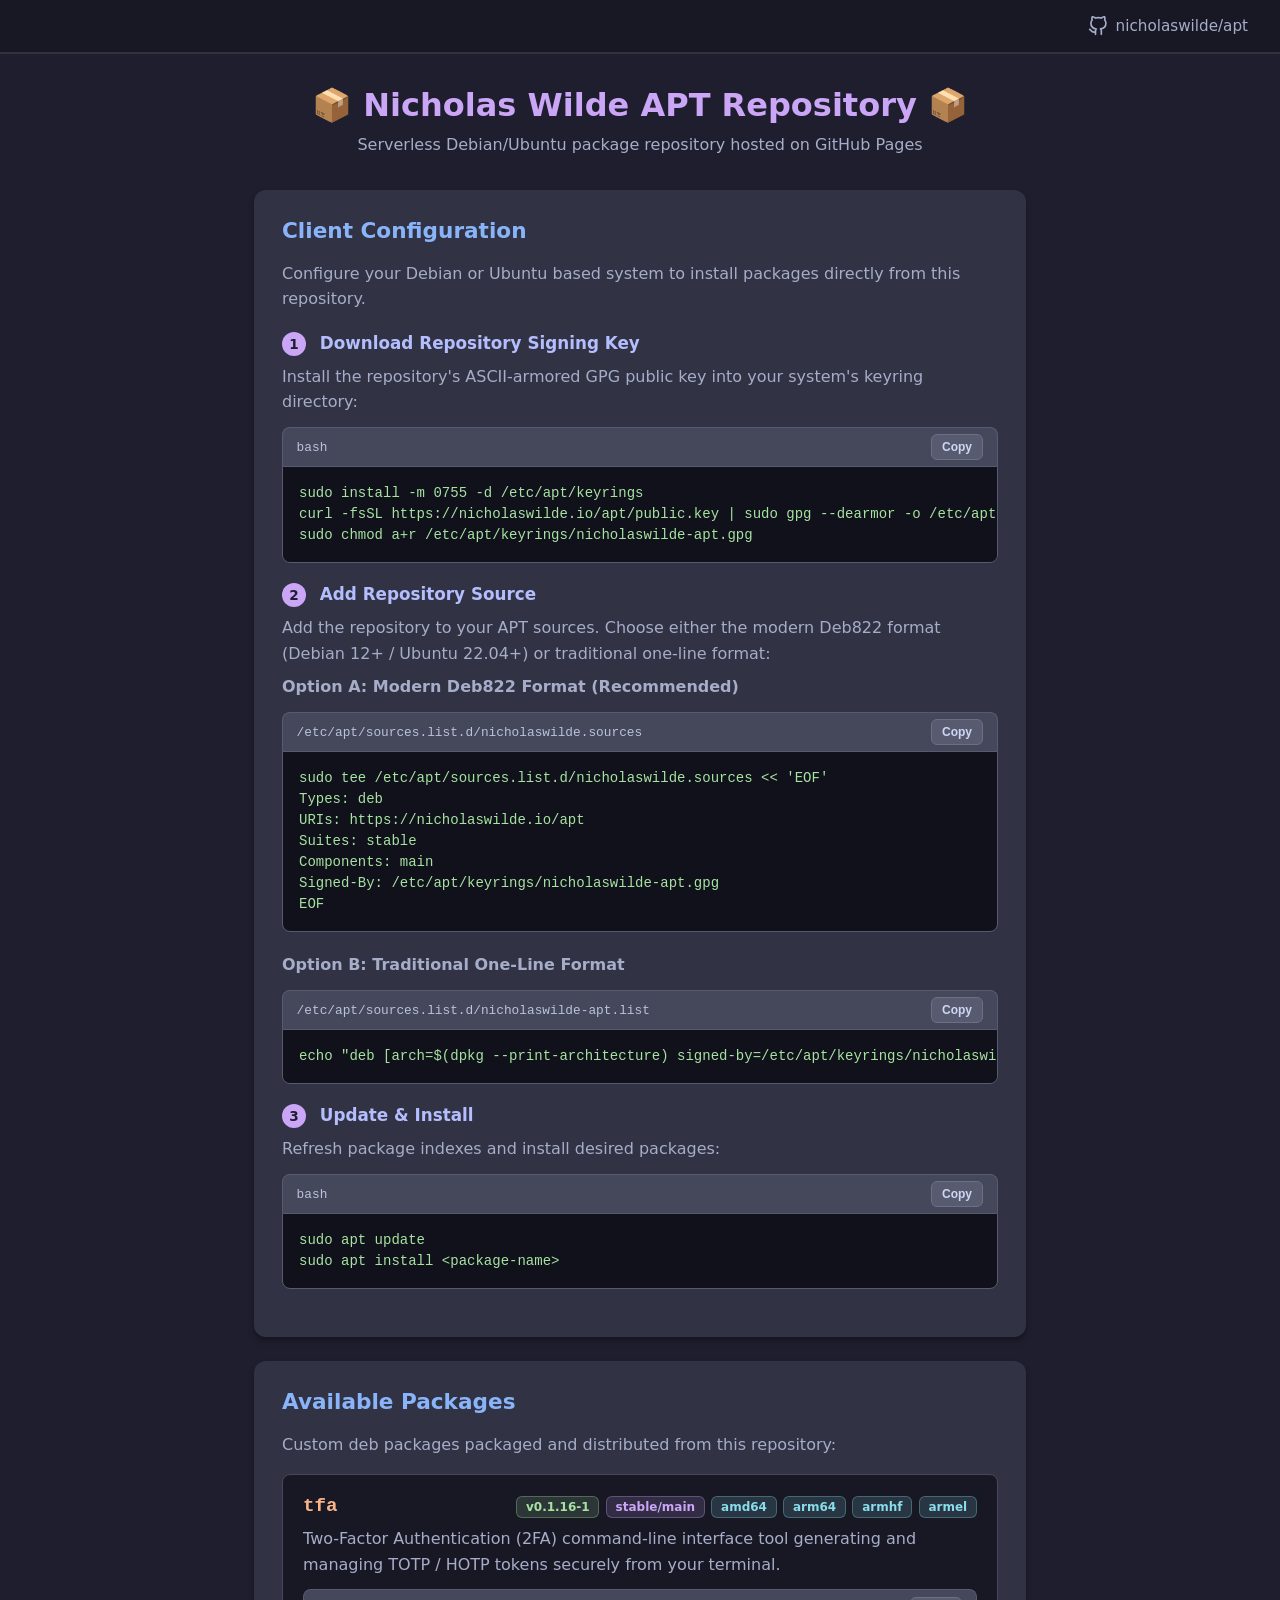
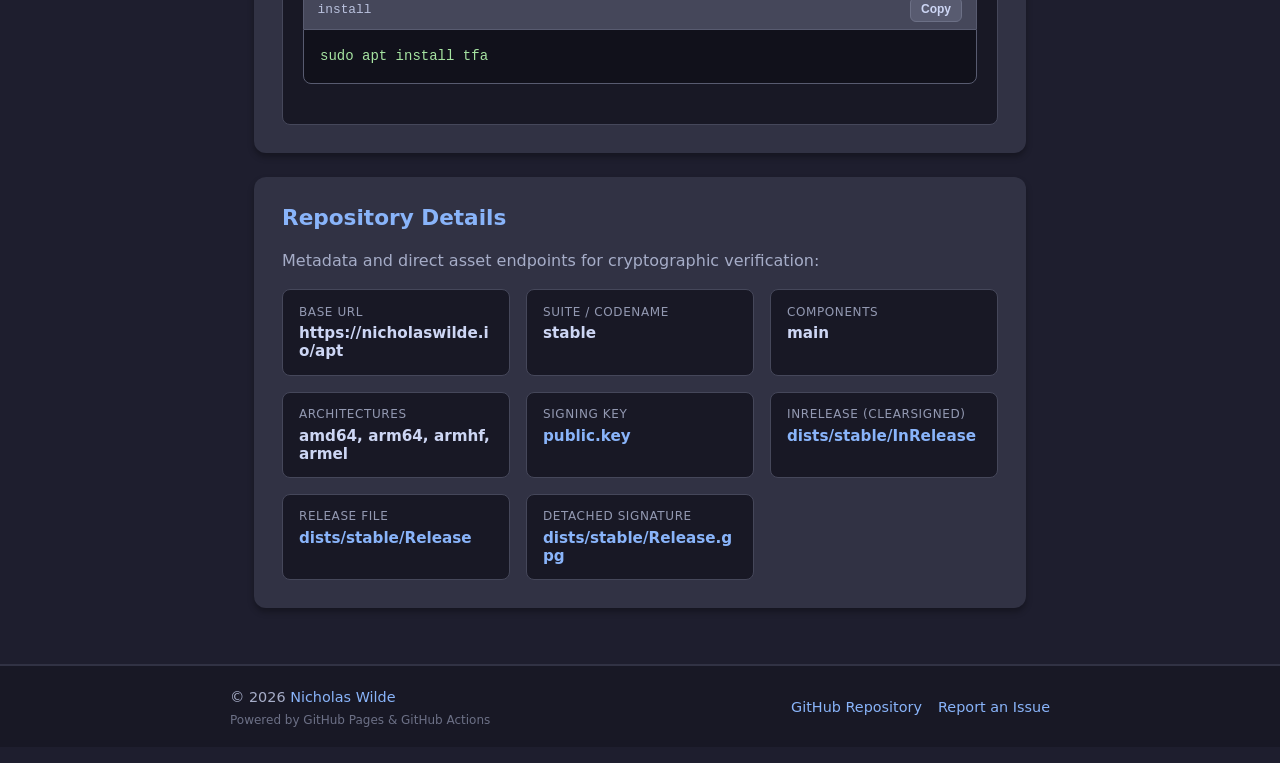
==== index.html @ b31b8772 "feat(web): add Catppuccin Mocha landing page Model landing page after esp32-web-flasher with Catppuc" ====
<!doctype html>
<html lang="en">
  <head>
    <meta charset="UTF-8" />
    <meta name="viewport" content="width=device-width, initial-scale=1.0" />
    <meta
      name="description"
      content="Serverless APT repository for custom Debian and Ubuntu packages, hosted by Nicholas Wilde via GitHub Pages."
    />
    <title>Nicholas Wilde APT Repository</title>
    <link rel="icon" type="image/svg+xml" href="favicon.svg" />
    <link rel="stylesheet" href="css/style.css" />
  </head>
  <body>
    <header>
      <a
        id="repo-link"
        class="header-link"
        href="https://github.com/nicholaswilde/apt"
        target="_blank"
        rel="noopener noreferrer"
        title="View source repository on GitHub"
      >
        <svg
          xmlns="http://www.w3.org/2000/svg"
          width="20"
          height="20"
          viewBox="0 0 24 24"
          fill="none"
          stroke="currentColor"
          stroke-width="2"
          stroke-linecap="round"
          stroke-linejoin="round"
          class="feather feather-github"
        >
          <path
            d="M9 19c-5 1.5-5-2.5-7-3m14 6v-3.87a3.37 3.37 0 0 0-.94-2.61c3.14-.35 6.44-1.54 6.44-7A5.44 5.44 0 0 0 20 4.77 5.07 5.07 0 0 0 19.91 1S18.73.65 16 2.48a13.38 13.38 0 0 0-7 0C6.27.65 5.09 1 5.09 1A5.07 5.07 0 0 0 5 4.77a5.44 5.44 0 0 0-1.5 3.78c0 5.42 3.3 6.61 6.44 7A3.37 3.37 0 0 0 9 18.13V22"
          ></path>
        </svg>
        <span>nicholaswilde/apt</span>
      </a>
    </header>

    <main>
      <div class="page-titles">
        <h1>📦 Nicholas Wilde APT Repository 📦</h1>
        <p>Serverless Debian/Ubuntu package repository hosted on GitHub Pages</p>
      </div>

      <section class="card">
        <h2>Client Configuration</h2>
        <p>
          Configure your Debian or Ubuntu based system to install packages directly from this repository.
        </p>

        <h3><span class="step-number">1</span> Download Repository Signing Key</h3>
        <p>Install the repository's ASCII-armored GPG public key into your system's keyring directory:</p>
        <div class="code-container">
          <div class="code-header">
            <span>bash</span>
            <button class="copy-btn" data-target="cmd-key" title="Copy to clipboard">
              Copy
            </button>
          </div>
          <pre class="code-block" id="cmd-key"><code>sudo install -m 0755 -d /etc/apt/keyrings
curl -fsSL https://nicholaswilde.io/apt/public.key | sudo gpg --dearmor -o /etc/apt/keyrings/nicholaswilde-apt.gpg
sudo chmod a+r /etc/apt/keyrings/nicholaswilde-apt.gpg</code></pre>
        </div>

        <h3><span class="step-number">2</span> Add Repository Source</h3>
        <p>Add the repository to your APT sources. Choose either the modern Deb822 format (Debian 12+ / Ubuntu 22.04+) or traditional one-line format:</p>

        <p><strong>Option A: Modern Deb822 Format (Recommended)</strong></p>
        <div class="code-container">
          <div class="code-header">
            <span>/etc/apt/sources.list.d/nicholaswilde.sources</span>
            <button class="copy-btn" data-target="cmd-deb822" title="Copy to clipboard">
              Copy
            </button>
          </div>
          <pre class="code-block" id="cmd-deb822"><code>sudo tee /etc/apt/sources.list.d/nicholaswilde.sources &lt;&lt; 'EOF'
Types: deb
URIs: https://nicholaswilde.io/apt
Suites: stable
Components: main
Signed-By: /etc/apt/keyrings/nicholaswilde-apt.gpg
EOF</code></pre>
        </div>

        <p><strong>Option B: Traditional One-Line Format</strong></p>
        <div class="code-container">
          <div class="code-header">
            <span>/etc/apt/sources.list.d/nicholaswilde-apt.list</span>
            <button class="copy-btn" data-target="cmd-sources-list" title="Copy to clipboard">
              Copy
            </button>
          </div>
          <pre class="code-block" id="cmd-sources-list"><code>echo "deb [arch=$(dpkg --print-architecture) signed-by=/etc/apt/keyrings/nicholaswilde-apt.gpg] https://nicholaswilde.io/apt stable main" | sudo tee /etc/apt/sources.list.d/nicholaswilde-apt.list</code></pre>
        </div>

        <h3><span class="step-number">3</span> Update &amp; Install</h3>
        <p>Refresh package indexes and install desired packages:</p>
        <div class="code-container">
          <div class="code-header">
            <span>bash</span>
            <button class="copy-btn" data-target="cmd-install" title="Copy to clipboard">
              Copy
            </button>
          </div>
          <pre class="code-block" id="cmd-install"><code>sudo apt update
sudo apt install &lt;package-name&gt;</code></pre>
        </div>
      </section>

      <section class="card">
        <h2>Available Packages</h2>
        <p>Custom deb packages packaged and distributed from this repository:</p>

        <div class="package-item">
          <div class="package-header">
            <span class="package-name">tfa</span>
            <div class="package-badges">
              <span class="badge badge-version">v0.1.16-1</span>
              <span class="badge badge-component">stable/main</span>
              <span class="badge badge-arch">amd64</span>
              <span class="badge badge-arch">arm64</span>
              <span class="badge badge-arch">armhf</span>
              <span class="badge badge-arch">armel</span>
            </div>
          </div>
          <p>
            Two-Factor Authentication (2FA) command-line interface tool generating and managing TOTP / HOTP tokens securely from your terminal.
          </p>
          <div class="code-container">
            <div class="code-header">
              <span>install</span>
              <button class="copy-btn" data-target="cmd-install-tfa" title="Copy to clipboard">
                Copy
              </button>
            </div>
            <pre class="code-block" id="cmd-install-tfa"><code>sudo apt install tfa</code></pre>
          </div>
        </div>
      </section>

      <section class="card">
        <h2>Repository Details</h2>
        <p>Metadata and direct asset endpoints for cryptographic verification:</p>

        <div class="repo-info-grid">
          <div class="info-item">
            <div class="info-label">Base URL</div>
            <div class="info-value">https://nicholaswilde.io/apt</div>
          </div>
          <div class="info-item">
            <div class="info-label">Suite / Codename</div>
            <div class="info-value">stable</div>
          </div>
          <div class="info-item">
            <div class="info-label">Components</div>
            <div class="info-value">main</div>
          </div>
          <div class="info-item">
            <div class="info-label">Architectures</div>
            <div class="info-value">amd64, arm64, armhf, armel</div>
          </div>
          <div class="info-item">
            <div class="info-label">Signing Key</div>
            <div class="info-value"><a href="public.key">public.key</a></div>
          </div>
          <div class="info-item">
            <div class="info-label">InRelease (Clearsigned)</div>
            <div class="info-value"><a href="dists/stable/InRelease">dists/stable/InRelease</a></div>
          </div>
          <div class="info-item">
            <div class="info-label">Release File</div>
            <div class="info-value"><a href="dists/stable/Release">dists/stable/Release</a></div>
          </div>
          <div class="info-item">
            <div class="info-label">Detached Signature</div>
            <div class="info-value"><a href="dists/stable/Release.gpg">dists/stable/Release.gpg</a></div>
          </div>
        </div>
      </section>
    </main>

    <footer>
      <div class="footer-content">
        <div class="footer-left">
          <p>
            &copy; <span id="copyright-year">2026</span>
            <a href="https://github.com/nicholaswilde" target="_blank" rel="noopener noreferrer">Nicholas Wilde</a>
          </p>
          <a
            class="powered-by"
            href="https://pages.github.com/"
            target="_blank"
            rel="noopener noreferrer"
          >Powered by GitHub Pages &amp; GitHub Actions</a>
        </div>
        <div class="footer-links">
          <a
            href="https://github.com/nicholaswilde/apt"
            target="_blank"
            rel="noopener noreferrer"
          >GitHub Repository</a>
          <a
            href="https://github.com/nicholaswilde/apt/issues"
            target="_blank"
            rel="noopener noreferrer"
          >Report an Issue</a>
        </div>
      </div>
    </footer>

    <script>
      // Dynamic copyright year
      const yearEl = document.getElementById("copyright-year");
      if (yearEl) {
        yearEl.textContent = new Date().getFullYear();
      }

      // Clipboard copy handler
      document.querySelectorAll(".copy-btn").forEach((btn) => {
        btn.addEventListener("click", async () => {
          const targetId = btn.getAttribute("data-target");
          const targetEl = document.getElementById(targetId);
          if (!targetEl) return;

          const textToCopy = targetEl.textContent.trim();
          try {
            await navigator.clipboard.writeText(textToCopy);
            const origText = btn.textContent;
            btn.textContent = "✓ Copied";
            btn.classList.add("copied");
            setTimeout(() => {
              btn.textContent = origText;
              btn.classList.remove("copied");
            }, 2000);
          } catch (err) {
            console.error("Failed to copy:", err);
          }
        });
      });
    </script>
  </body>
</html>
---- css/style.css ----
:root {
  /* Catppuccin Mocha Palette */
  --rosewater: #f5e0dc;
  --flamingo: #f2cdcd;
  --pink: #f5c2e7;
  --mauve: #cba6f7;
  --red: #f38ba8;
  --maroon: #eba0ac;
  --peach: #fab387;
  --yellow: #f9e2af;
  --green: #a6e3a1;
  --teal: #94e2d5;
  --sky: #89dceb;
  --sapphire: #74c7ec;
  --blue: #89b4fa;
  --lavender: #b4befe;
  --text: #cdd6f4;
  --subtext1: #bac2de;
  --subtext0: #a6adc8;
  --overlay2: #9399b2;
  --overlay1: #7f849c;
  --overlay0: #6c7086;
  --surface2: #585b70;
  --surface1: #45475a;
  --surface0: #313244;
  --base: #1e1e2e;
  --mantle: #181825;
  --crust: #11111b;
}

* {
  box-sizing: border-box;
}

body {
  background-color: var(--base);
  color: var(--text);
  font-family:
    system-ui,
    -apple-system,
    BlinkMacSystemFont,
    "Segoe UI",
    Roboto,
    sans-serif;
  margin: 0;
  padding: 0;
  display: flex;
  flex-direction: column;
  align-items: center;
  min-height: 100vh;
}

header {
  background-color: var(--mantle);
  width: 100%;
  padding: 1rem 2rem;
  border-bottom: 2px solid var(--surface0);
  display: flex;
  justify-content: flex-end;
  align-items: center;
  box-sizing: border-box;
}

.header-link {
  color: var(--subtext0);
  text-decoration: none;
  transition: color 0.2s;
  display: flex;
  align-items: center;
  gap: 0.5rem;
  font-size: 0.95rem;
  font-weight: 500;
}

.header-link:hover {
  color: var(--mauve);
}

.page-titles {
  text-align: center;
  margin-bottom: 2rem;
}

.page-titles h1 {
  display: flex;
  align-items: center;
  justify-content: center;
  gap: 0.75rem;
}

h1 {
  color: var(--mauve);
  margin: 0;
  font-size: 2rem;
}

h2 {
  color: var(--blue);
  margin-top: 0;
  font-size: 1.35rem;
}

h3 {
  color: var(--lavender);
  font-size: 1.05rem;
  margin-top: 1.25rem;
  margin-bottom: 0.5rem;
}

p {
  color: var(--subtext0);
  line-height: 1.6;
  margin: 0.5rem 0;
}

main {
  padding: 2rem 1.5rem;
  max-width: 820px;
  width: 100%;
}

.card {
  background-color: var(--surface0);
  border-radius: 12px;
  padding: 1.75rem;
  margin-bottom: 1.5rem;
  box-shadow: 0 4px 6px rgba(0, 0, 0, 0.3);
}

.card p a,
p a {
  color: var(--blue);
  text-decoration: none;
  transition: color 0.2s;
}

.card p a:hover,
p a:hover {
  text-decoration: underline;
  color: var(--sapphire);
}

/* Code Snippet Box */
.code-container {
  position: relative;
  margin: 0.75rem 0 1.25rem 0;
}

.code-header {
  display: flex;
  justify-content: space-between;
  align-items: center;
  background-color: var(--surface1);
  padding: 0.4rem 0.85rem;
  border-top-left-radius: 8px;
  border-top-right-radius: 8px;
  border: 1px solid var(--surface2);
  border-bottom: none;
  font-size: 0.8rem;
  color: var(--subtext1);
  font-family:
    "JetBrains Mono",
    "Fira Code",
    monospace;
}

.code-block {
  background-color: var(--crust);
  color: var(--green);
  font-family:
    "JetBrains Mono",
    "Fira Code",
    "Cascadia Code",
    Menlo,
    Monaco,
    "Courier New",
    monospace;
  padding: 1rem;
  border-bottom-left-radius: 8px;
  border-bottom-right-radius: 8px;
  border: 1px solid var(--surface2);
  overflow-x: auto;
  font-size: 0.875rem;
  line-height: 1.5;
  margin: 0;
  white-space: pre;
}

.copy-btn {
  background-color: var(--surface2);
  color: var(--text);
  border: 1px solid var(--overlay0);
  padding: 0.3rem 0.65rem;
  border-radius: 6px;
  font-size: 0.75rem;
  font-weight: 600;
  cursor: pointer;
  display: inline-flex;
  align-items: center;
  gap: 0.35rem;
  transition: all 0.2s ease;
}

.copy-btn:hover {
  background-color: var(--mauve);
  color: var(--base);
  border-color: var(--mauve);
}

.copy-btn.copied {
  background-color: var(--green);
  color: var(--base);
  border-color: var(--green);
}

/* Steps list */
.step-number {
  display: inline-flex;
  align-items: center;
  justify-content: center;
  background-color: var(--mauve);
  color: var(--base);
  font-weight: bold;
  font-size: 0.85rem;
  width: 1.5rem;
  height: 1.5rem;
  border-radius: 50%;
  margin-right: 0.5rem;
}

/* Badges */
.badge {
  display: inline-block;
  padding: 0.2rem 0.55rem;
  border-radius: 6px;
  font-size: 0.75rem;
  font-weight: 600;
  background-color: var(--surface1);
  color: var(--subtext1);
}

.badge-arch {
  background-color: rgba(137, 220, 235, 0.15);
  color: var(--sky);
  border: 1px solid rgba(137, 220, 235, 0.3);
}

.badge-version {
  background-color: rgba(166, 227, 161, 0.15);
  color: var(--green);
  border: 1px solid rgba(166, 227, 161, 0.3);
}

.badge-component {
  background-color: rgba(203, 166, 247, 0.15);
  color: var(--mauve);
  border: 1px solid rgba(203, 166, 247, 0.3);
}

/* Package List */
.package-item {
  background-color: var(--mantle);
  border: 1px solid var(--surface1);
  border-radius: 8px;
  padding: 1.25rem;
  margin-top: 1rem;
}

.package-header {
  display: flex;
  justify-content: space-between;
  align-items: baseline;
  flex-wrap: wrap;
  gap: 0.5rem;
  margin-bottom: 0.5rem;
}

.package-name {
  color: var(--peach);
  font-size: 1.2rem;
  font-weight: 700;
  font-family:
    "JetBrains Mono",
    monospace;
}

.package-badges {
  display: flex;
  gap: 0.4rem;
  flex-wrap: wrap;
}

/* Repo Info Grid */
.repo-info-grid {
  display: grid;
  grid-template-columns: repeat(auto-fit, minmax(220px, 1fr));
  gap: 1rem;
  margin-top: 1rem;
}

.info-item {
  background-color: var(--mantle);
  padding: 0.9rem 1rem;
  border-radius: 8px;
  border: 1px solid var(--surface1);
}

.info-label {
  font-size: 0.75rem;
  color: var(--overlay2);
  text-transform: uppercase;
  letter-spacing: 0.05em;
  margin-bottom: 0.35rem;
}

.info-value {
  color: var(--text);
  font-weight: 600;
  font-size: 0.95rem;
  word-break: break-all;
}

.info-value a {
  color: var(--blue);
  text-decoration: none;
}

.info-value a:hover {
  text-decoration: underline;
  color: var(--sapphire);
}

/* Footer */
footer {
  width: 100%;
  padding: 1.25rem 2rem;
  border-top: 2px solid var(--surface0);
  background-color: var(--mantle);
  margin-top: auto;
  box-sizing: border-box;
}

.footer-content {
  display: flex;
  justify-content: space-between;
  align-items: center;
  max-width: 820px;
  margin: 0 auto;
  width: 100%;
}

.footer-left {
  display: flex;
  flex-direction: column;
  align-items: flex-start;
  gap: 0.25rem;
}

footer p {
  margin: 0;
  font-size: 0.9rem;
  color: var(--subtext0);
}

.powered-by {
  font-size: 0.75rem;
  color: var(--overlay0);
  text-decoration: none;
  transition: color 0.2s;
}

.powered-by:hover {
  color: var(--subtext0);
}

.footer-links {
  display: flex;
  gap: 1rem;
  align-items: center;
  font-size: 0.9rem;
  color: var(--subtext0);
}

.footer-links a {
  color: var(--blue);
  text-decoration: none;
  transition: color 0.2s;
}

.footer-links a:hover {
  text-decoration: underline;
  color: var(--sapphire);
}

@media (max-width: 600px) {
  main {
    padding: 1.25rem 1rem;
  }
  .card {
    padding: 1.25rem;
  }
  .footer-content {
    flex-direction: column;
    gap: 1rem;
    text-align: center;
  }
  .footer-left {
    align-items: center;
  }
}
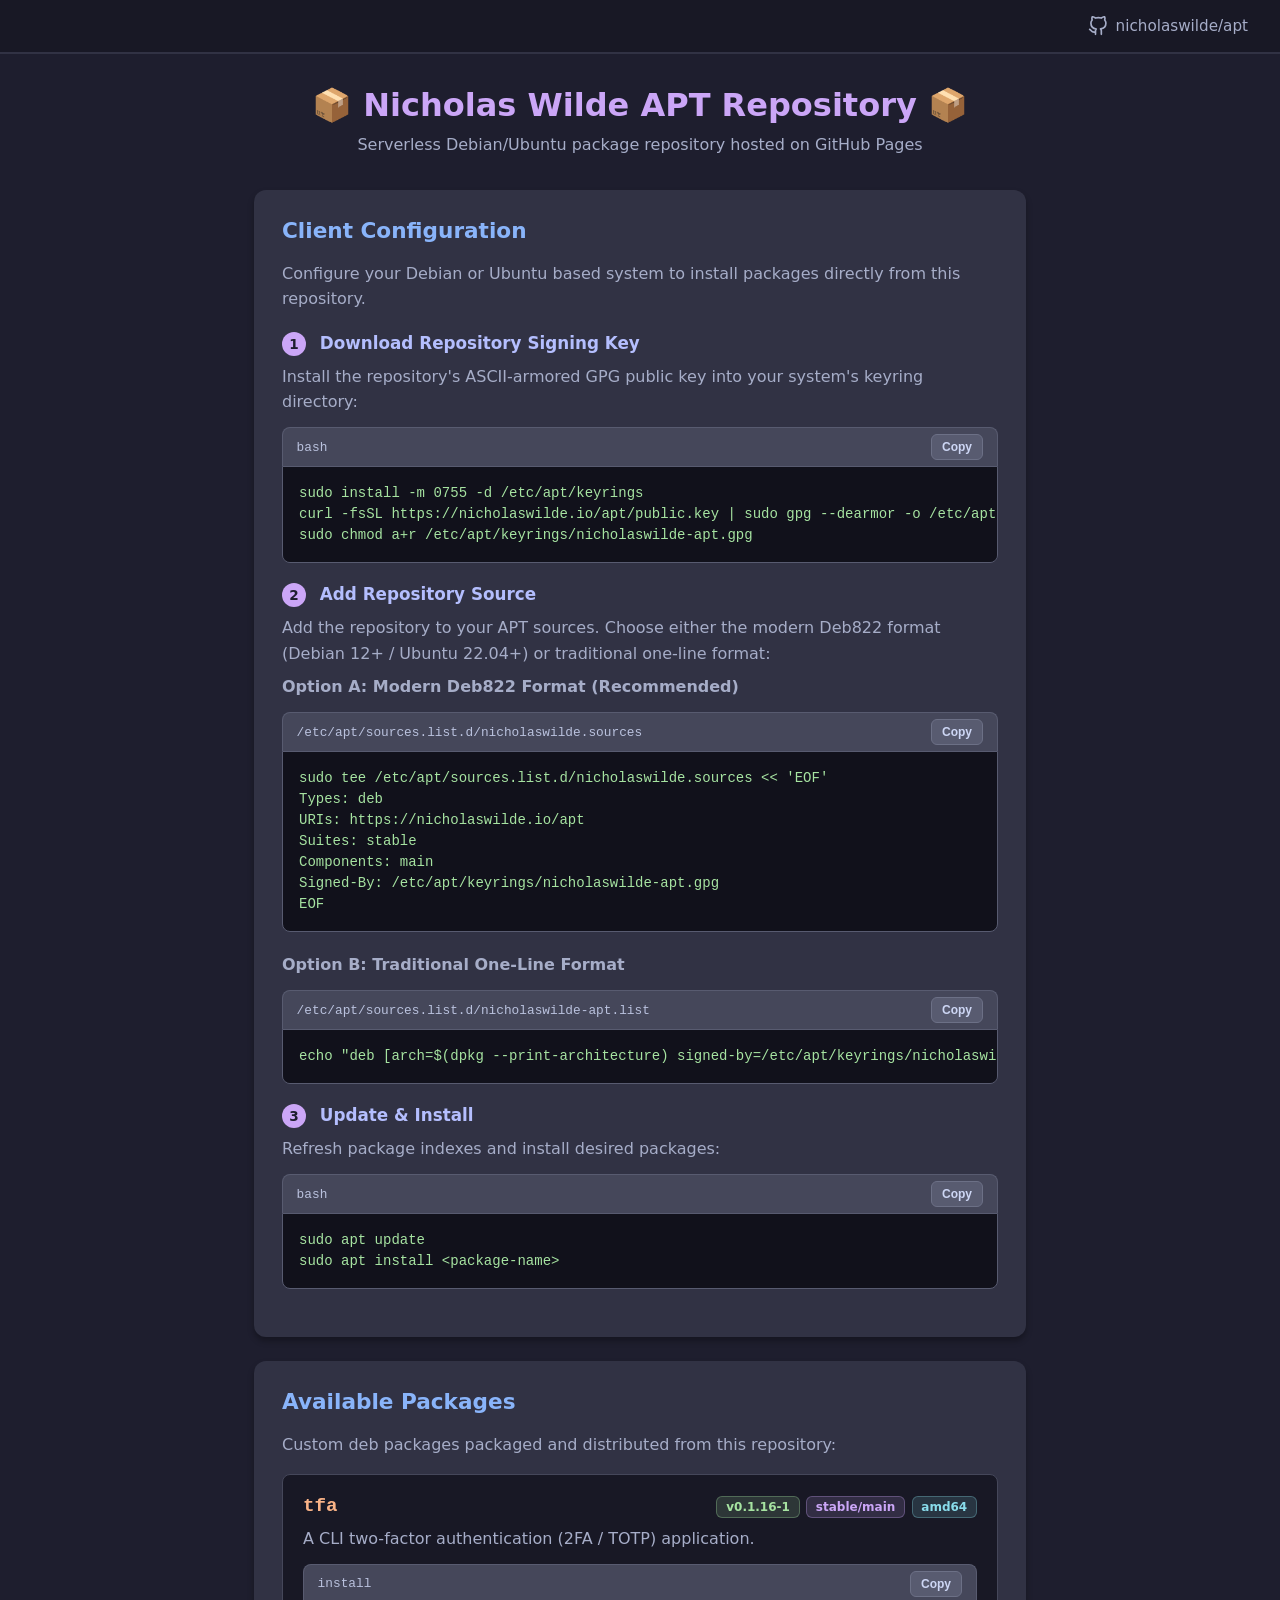
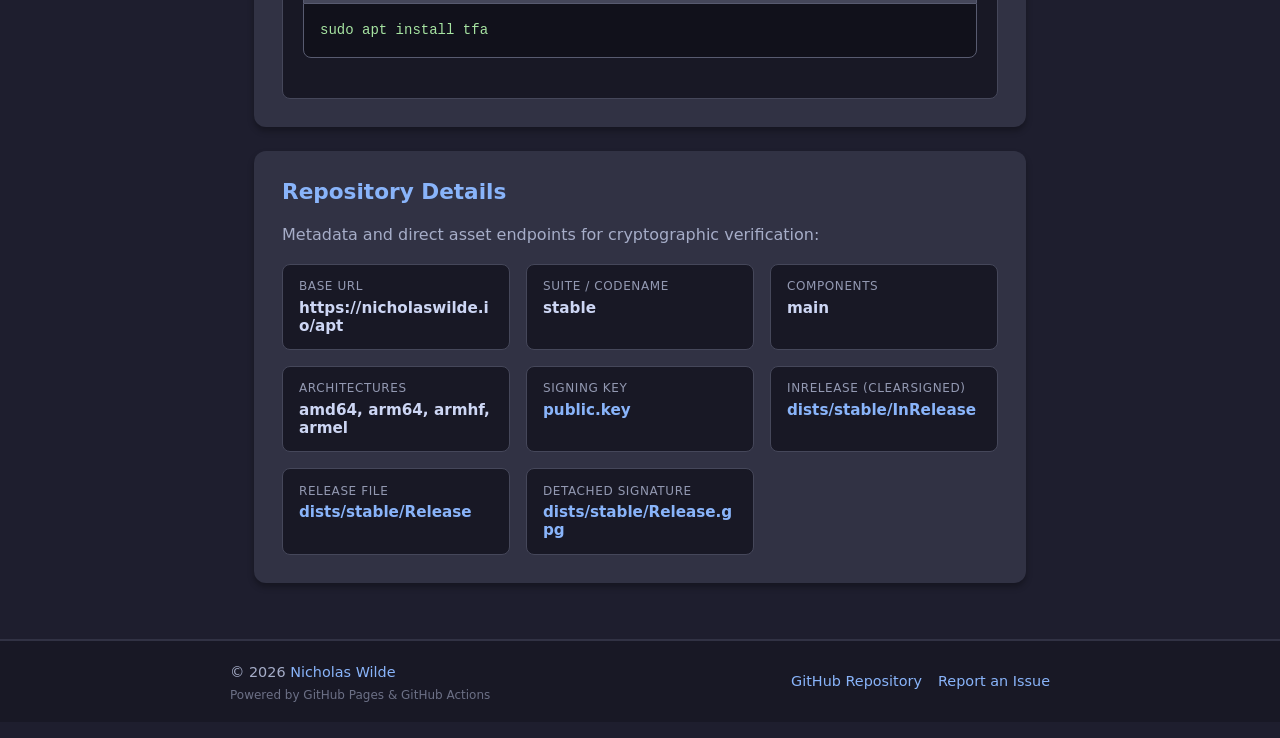
==== commit bce30375: "feat(ci): auto-generate index.html package catalog during deployment Scan pool/ and dists/ to keep i" ====
--- a/index.html
+++ b/index.html
@@ -116,6 +116,7 @@
         <h2>Available Packages</h2>
         <p>Custom deb packages packaged and distributed from this repository:</p>
 
+        <!-- packages:start -->
         <div class="package-item">
           <div class="package-header">
             <span class="package-name">tfa</span>
@@ -123,13 +124,10 @@
               <span class="badge badge-version">v0.1.16-1</span>
               <span class="badge badge-component">stable/main</span>
               <span class="badge badge-arch">amd64</span>
-              <span class="badge badge-arch">arm64</span>
-              <span class="badge badge-arch">armhf</span>
-              <span class="badge badge-arch">armel</span>
             </div>
           </div>
           <p>
-            Two-Factor Authentication (2FA) command-line interface tool generating and managing TOTP / HOTP tokens securely from your terminal.
+            A CLI two-factor authentication (2FA / TOTP) application.
           </p>
           <div class="code-container">
             <div class="code-header">
@@ -141,6 +139,7 @@
             <pre class="code-block" id="cmd-install-tfa"><code>sudo apt install tfa</code></pre>
           </div>
         </div>
+        <!-- packages:end -->
       </section>
 
       <section class="card">
